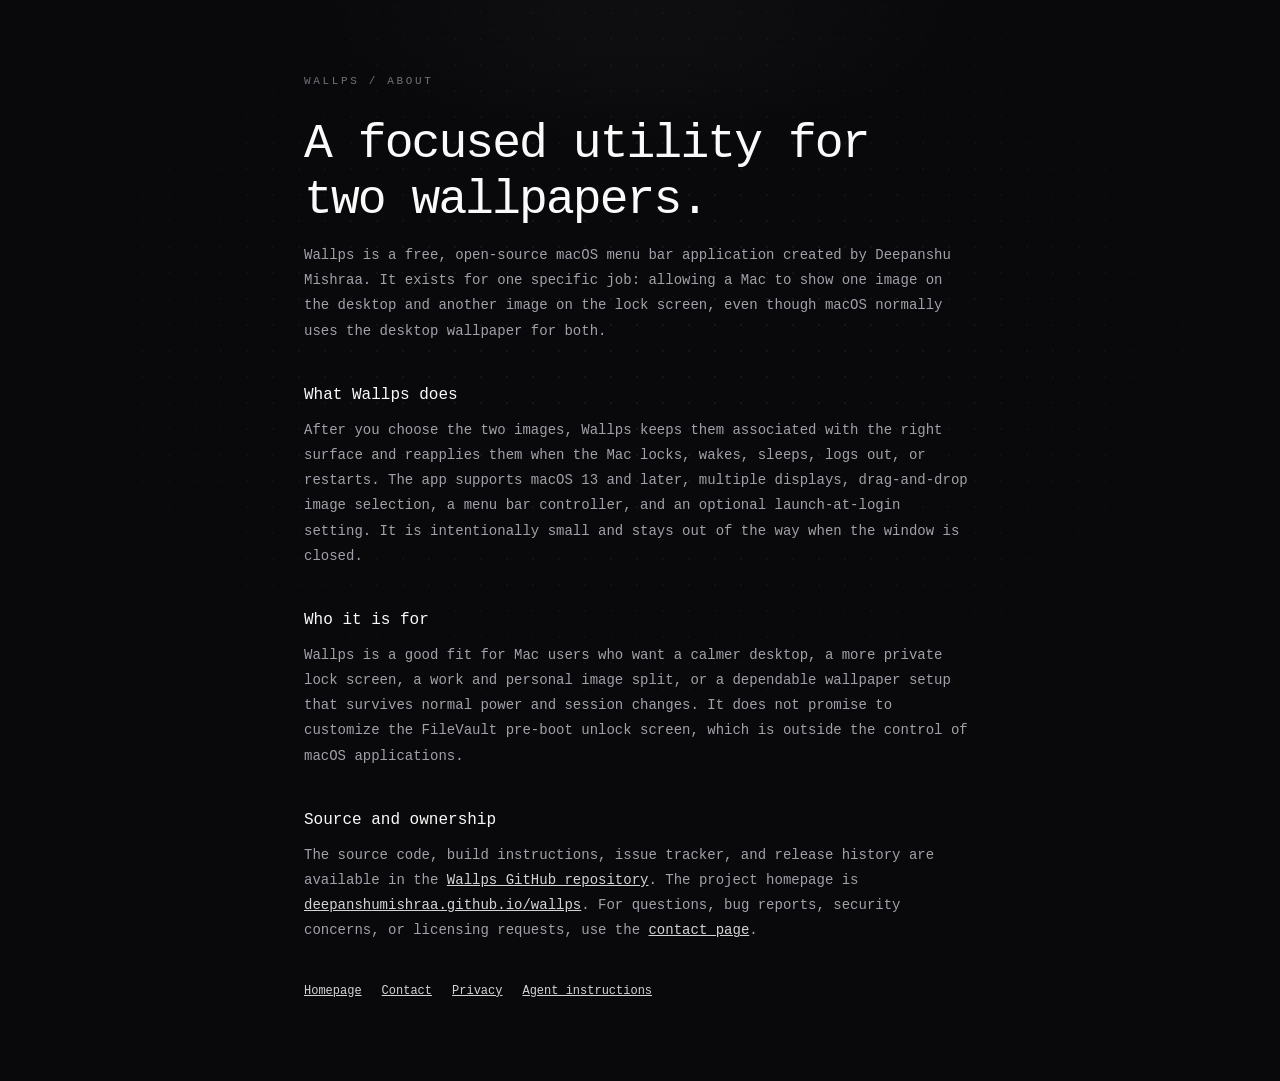
==== docs/about/index.html @ 925fa052 "Improve agent readiness for GitHub Pages" ====
<!doctype html>
<html lang="en">
<head>
  <meta charset="utf-8">
  <meta name="viewport" content="width=device-width, initial-scale=1">
  <title>About Wallps — separate wallpapers for macOS</title>
  <meta name="description" content="About Wallps, a free and open-source macOS app for separate desktop and lock screen wallpapers.">
  <link rel="canonical" href="https://deepanshumishraa.github.io/wallps/about/">
  <link rel="stylesheet" href="../site.css">
</head>
<body>
  <main class="page">
    <p class="eyebrow">WALLPS / ABOUT</p>
    <h1>A focused utility for two wallpapers.</h1>
    <p>Wallps is a free, open-source macOS menu bar application created by Deepanshu Mishraa. It exists for one specific job: allowing a Mac to show one image on the desktop and another image on the lock screen, even though macOS normally uses the desktop wallpaper for both.</p>
    <h2>What Wallps does</h2>
    <p>After you choose the two images, Wallps keeps them associated with the right surface and reapplies them when the Mac locks, wakes, sleeps, logs out, or restarts. The app supports macOS 13 and later, multiple displays, drag-and-drop image selection, a menu bar controller, and an optional launch-at-login setting. It is intentionally small and stays out of the way when the window is closed.</p>
    <h2>Who it is for</h2>
    <p>Wallps is a good fit for Mac users who want a calmer desktop, a more private lock screen, a work and personal image split, or a dependable wallpaper setup that survives normal power and session changes. It does not promise to customize the FileVault pre-boot unlock screen, which is outside the control of macOS applications.</p>
    <h2>Source and ownership</h2>
    <p>The source code, build instructions, issue tracker, and release history are available in the <a href="https://github.com/DeepanshuMishraa/wallps">Wallps GitHub repository</a>. The project homepage is <a href="../">deepanshumishraa.github.io/wallps</a>. For questions, bug reports, security concerns, or licensing requests, use the <a href="../contact/">contact page</a>.</p>
    <nav class="page-links" aria-label="Site navigation">
      <a href="../">Homepage</a>
      <a href="../contact/">Contact</a>
      <a href="../privacy/">Privacy</a>
      <a href="../llms.txt">Agent instructions</a>
    </nav>
  </main>
</body>
</html>
---- docs/site.css ----
:root { color-scheme: dark; }
* { box-sizing: border-box; }
html, body { min-height: 100%; }
body {
  margin: 0;
  background: #09090b;
  color: #fafafa;
  font-family: "Geist Mono", ui-monospace, SFMono-Regular, Menlo, monospace;
  -webkit-font-smoothing: antialiased;
}
body::before {
  content: "";
  position: fixed;
  inset: 0;
  pointer-events: none;
  background: radial-gradient(640px 320px at 50% -8%, rgba(255,255,255,.09), transparent 70%), radial-gradient(circle at center, rgba(255,255,255,.05) 1px, transparent 1px);
  background-size: auto, 26px 26px;
  mask-image: radial-gradient(720px 480px at 50% 38%, black 30%, transparent 100%);
  -webkit-mask-image: radial-gradient(720px 480px at 50% 38%, black 30%, transparent 100%);
}
.page {
  position: relative;
  max-width: 720px;
  margin: 0 auto;
  padding: 72px 24px 80px;
}
.eyebrow { margin: 0 0 24px; color: #71717a; font-size: 11px; letter-spacing: .24em; }
h1 { margin: 0; font-size: clamp(29px, 5vw, 48px); font-weight: 500; letter-spacing: -.04em; line-height: 1.18; }
h2 { margin: 42px 0 12px; font-size: 16px; font-weight: 500; }
p, li { color: #a1a1aa; font-size: 14px; line-height: 1.8; }
li + li { margin-top: 8px; }
a { color: #d4d4d8; }
a:hover { color: #fff; }
.page-links { display: flex; flex-wrap: wrap; gap: 10px 20px; margin-top: 40px; font-size: 12px; }
pre {
  overflow-x: auto;
  margin: 0;
  padding: 20px;
  border: 1px solid #27272a;
  border-radius: 10px;
  color: #d4d4d8;
  font: 13px/1.8 "Geist Mono", ui-monospace, monospace;
  white-space: pre-wrap;
}
@media (prefers-reduced-motion: reduce) { * { scroll-behavior: auto !important; } }
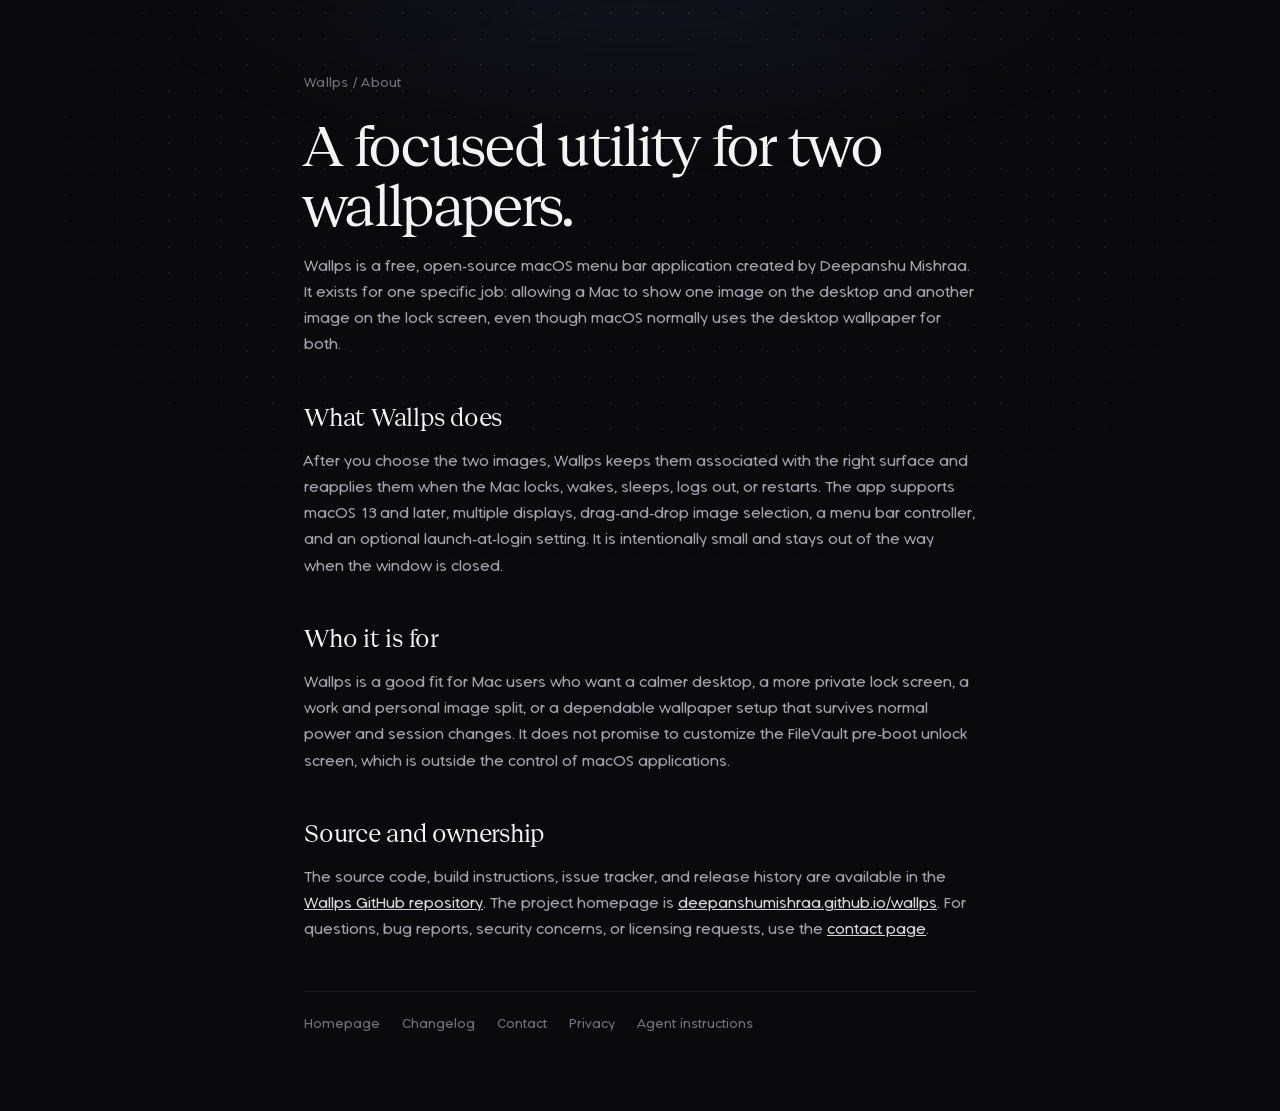
==== commit b3a31b71: "release: publish Wallps 1.1.0 - Bump version to 1.1.0 (build 8); ship a universal (arm64 + x86_64)  " ====
--- a/docs/about/index.html
+++ b/docs/about/index.html
@@ -3,14 +3,14 @@
 <head>
   <meta charset="utf-8">
   <meta name="viewport" content="width=device-width, initial-scale=1">
-  <title>About Wallps — separate wallpapers for macOS</title>
+  <title>About Wallps · Separate wallpapers for macOS</title>
   <meta name="description" content="About Wallps, a free and open-source macOS app for separate desktop and lock screen wallpapers.">
   <link rel="canonical" href="https://deepanshumishraa.github.io/wallps/about/">
   <link rel="stylesheet" href="../site.css">
 </head>
 <body>
   <main class="page">
-    <p class="eyebrow">WALLPS / ABOUT</p>
+    <p class="eyebrow"><a href="../">Wallps</a> / About</p>
     <h1>A focused utility for two wallpapers.</h1>
     <p>Wallps is a free, open-source macOS menu bar application created by Deepanshu Mishraa. It exists for one specific job: allowing a Mac to show one image on the desktop and another image on the lock screen, even though macOS normally uses the desktop wallpaper for both.</p>
     <h2>What Wallps does</h2>
@@ -21,6 +21,7 @@
     <p>The source code, build instructions, issue tracker, and release history are available in the <a href="https://github.com/DeepanshuMishraa/wallps">Wallps GitHub repository</a>. The project homepage is <a href="../">deepanshumishraa.github.io/wallps</a>. For questions, bug reports, security concerns, or licensing requests, use the <a href="../contact/">contact page</a>.</p>
     <nav class="page-links" aria-label="Site navigation">
       <a href="../">Homepage</a>
+      <a href="../changelog/">Changelog</a>
       <a href="../contact/">Contact</a>
       <a href="../privacy/">Privacy</a>
       <a href="../llms.txt">Agent instructions</a>
--- a/docs/site.css
+++ b/docs/site.css
@@ -1,11 +1,26 @@
-:root { color-scheme: dark; }
+@font-face { font-family: "Geist Serif"; src: url("fonts/GeistSerif.woff2") format("woff2"); font-display: swap; }
+@font-face { font-family: "Cove"; src: url("fonts/Cove.woff2") format("woff2"); font-weight: 100 900; font-display: swap; }
+
+:root {
+  color-scheme: dark;
+  --bg: #0a0a0c;
+  --line: rgba(255, 255, 255, 0.08);
+  --line-strong: rgba(255, 255, 255, 0.16);
+  --ink: #f4f4f5;
+  --ink-2: #a1a1aa;
+  --ink-3: #71717a;
+  --blue: #4f8cff;
+  --serif: "Geist Serif", "New York", ui-serif, Georgia, serif;
+  --sans: "Cove", -apple-system, BlinkMacSystemFont, "SF Pro Text", system-ui, sans-serif;
+}
 * { box-sizing: border-box; }
 html, body { min-height: 100%; }
 body {
   margin: 0;
-  background: #09090b;
-  color: #fafafa;
-  font-family: "Geist Mono", ui-monospace, SFMono-Regular, Menlo, monospace;
+  background: var(--bg);
+  color: var(--ink);
+  font-family: var(--sans);
+  font-weight: 450;
   -webkit-font-smoothing: antialiased;
 }
 body::before {
@@ -13,25 +28,31 @@
   position: fixed;
   inset: 0;
   pointer-events: none;
-  background: radial-gradient(640px 320px at 50% -8%, rgba(255,255,255,.09), transparent 70%), radial-gradient(circle at center, rgba(255,255,255,.05) 1px, transparent 1px);
+  background: radial-gradient(800px 360px at 50% -8%, rgba(120,140,255,.09), transparent 70%), radial-gradient(circle at center, rgba(255,255,255,.045) 1px, transparent 1px);
   background-size: auto, 26px 26px;
-  mask-image: radial-gradient(720px 480px at 50% 38%, black 30%, transparent 100%);
-  -webkit-mask-image: radial-gradient(720px 480px at 50% 38%, black 30%, transparent 100%);
+  mask-image: radial-gradient(760px 520px at 50% 20%, black 30%, transparent 100%);
+  -webkit-mask-image: radial-gradient(760px 520px at 50% 20%, black 30%, transparent 100%);
 }
+::selection { background: rgba(255, 255, 255, 0.18); }
 .page {
   position: relative;
   max-width: 720px;
   margin: 0 auto;
   padding: 72px 24px 80px;
 }
-.eyebrow { margin: 0 0 24px; color: #71717a; font-size: 11px; letter-spacing: .24em; }
-h1 { margin: 0; font-size: clamp(29px, 5vw, 48px); font-weight: 500; letter-spacing: -.04em; line-height: 1.18; }
-h2 { margin: 42px 0 12px; font-size: 16px; font-weight: 500; }
-p, li { color: #a1a1aa; font-size: 14px; line-height: 1.8; }
+.eyebrow { margin: 0 0 22px; color: var(--ink-3); font-size: 13px; letter-spacing: .02em; }
+.eyebrow a { color: inherit; text-decoration: none; }
+.eyebrow a:hover { color: var(--ink); }
+h1 { margin: 0; font-family: var(--serif); font-size: clamp(34px, 6vw, 56px); font-weight: 400; letter-spacing: -.03em; line-height: 1.08; }
+h2 { margin: 44px 0 12px; font-family: var(--serif); font-size: 24px; font-weight: 400; letter-spacing: -.01em; }
+h3 { margin: 0; font-size: 15px; font-weight: 650; }
+p, li { color: var(--ink-2); font-size: 15px; line-height: 1.75; }
 li + li { margin-top: 8px; }
 a { color: #d4d4d8; }
 a:hover { color: #fff; }
-.page-links { display: flex; flex-wrap: wrap; gap: 10px 20px; margin-top: 40px; font-size: 12px; }
+.page-links { display: flex; flex-wrap: wrap; gap: 10px 22px; margin-top: 48px; padding-top: 24px; border-top: 1px solid var(--line); font-size: 13px; }
+.page-links a { color: var(--ink-3); text-decoration: none; }
+.page-links a:hover { color: var(--ink); }
 pre {
   overflow-x: auto;
   margin: 0;
@@ -39,7 +60,28 @@
   border: 1px solid #27272a;
   border-radius: 10px;
   color: #d4d4d8;
-  font: 13px/1.8 "Geist Mono", ui-monospace, monospace;
+  font: 13px/1.8 ui-monospace, SFMono-Regular, Menlo, monospace;
   white-space: pre-wrap;
 }
+
+/* Changelog */
+.releases { margin-top: 48px; }
+.release { display: grid; grid-template-columns: 150px 1fr; gap: 24px; padding: 34px 0; border-top: 1px solid var(--line); }
+.release-meta { padding-top: 4px; }
+.version { font-family: var(--serif); font-size: 26px; line-height: 1; color: var(--ink); }
+.date { display: block; margin-top: 8px; font-size: 13px; color: var(--ink-3); }
+.tag { display: inline-block; margin-top: 10px; padding: 2px 9px; border-radius: 999px; font-size: 11px; font-weight: 650; background: var(--ink); color: var(--bg); }
+.release h2 { margin: 0 0 4px; font-size: 22px; }
+.release p.summary { margin: 0 0 14px; }
+.release h3 { margin: 18px 0 6px; color: var(--ink-3); font-size: 12px; letter-spacing: .06em; text-transform: uppercase; }
+.release ul { margin: 0; padding-left: 18px; }
+.release li { font-size: 14.5px; line-height: 1.6; }
+.release li + li { margin-top: 6px; }
+.release li::marker { color: var(--ink-3); }
+.release .download { display: inline-block; margin-top: 16px; font-size: 13px; color: var(--ink); text-decoration: none; border-bottom: 1px solid var(--line-strong); padding-bottom: 1px; }
+.release .download:hover { border-color: var(--ink); }
+
+@media (max-width: 600px) {
+  .release { grid-template-columns: 1fr; gap: 12px; }
+}
 @media (prefers-reduced-motion: reduce) { * { scroll-behavior: auto !important; } }
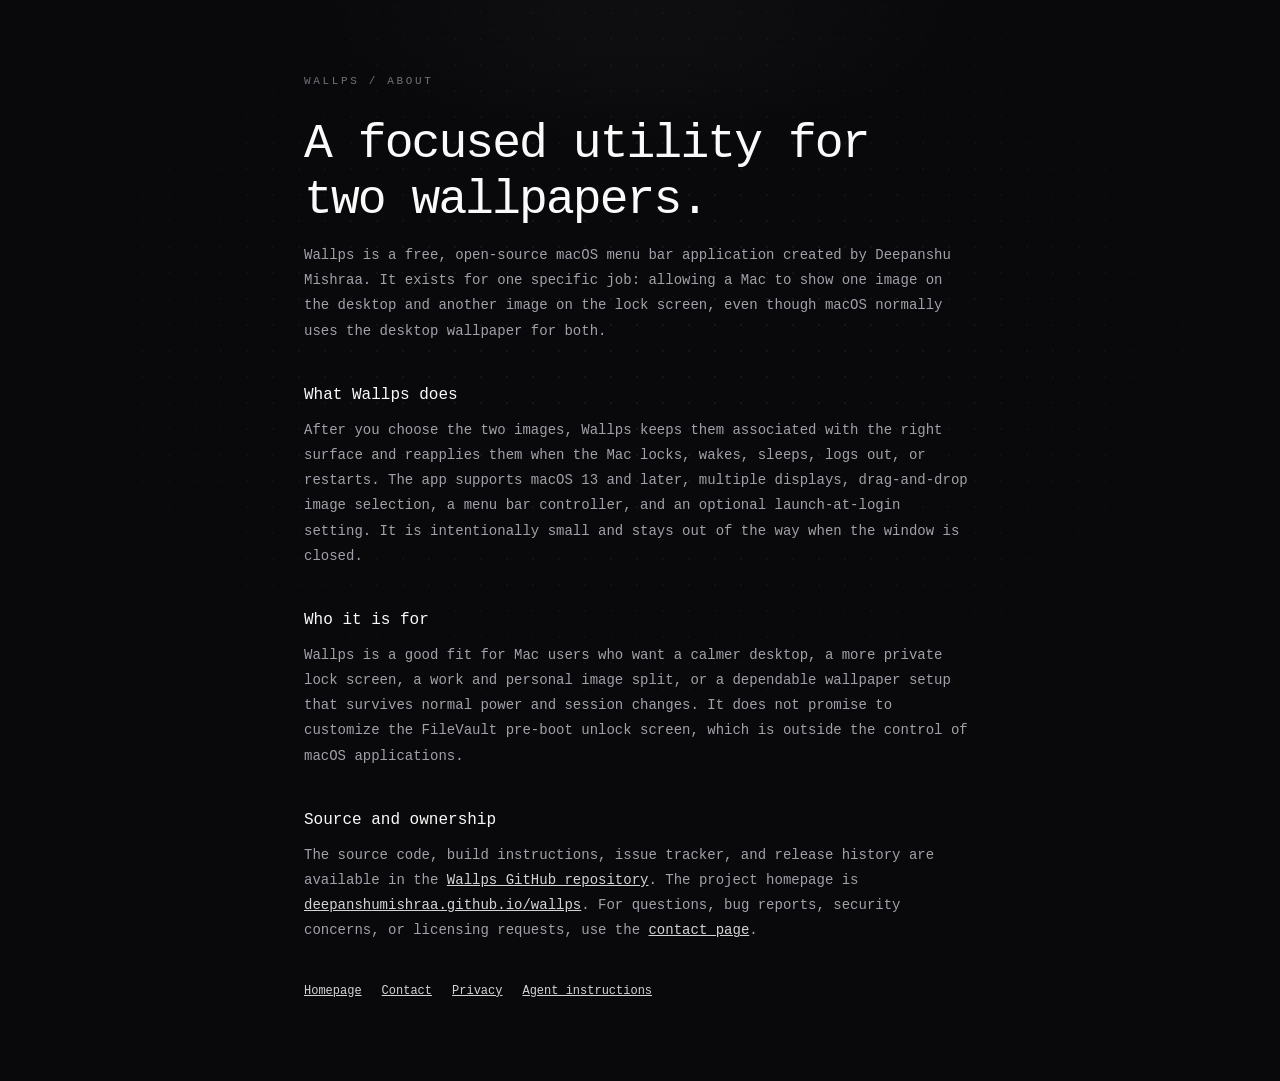
==== commit 994a0a42: "revert: restore original landing page design Bring back the previous homepage, shared styles and pag" ====
--- a/docs/about/index.html
+++ b/docs/about/index.html
@@ -3,14 +3,14 @@
 <head>
   <meta charset="utf-8">
   <meta name="viewport" content="width=device-width, initial-scale=1">
-  <title>About Wallps · Separate wallpapers for macOS</title>
+  <title>About Wallps — separate wallpapers for macOS</title>
   <meta name="description" content="About Wallps, a free and open-source macOS app for separate desktop and lock screen wallpapers.">
   <link rel="canonical" href="https://deepanshumishraa.github.io/wallps/about/">
   <link rel="stylesheet" href="../site.css">
 </head>
 <body>
   <main class="page">
-    <p class="eyebrow"><a href="../">Wallps</a> / About</p>
+    <p class="eyebrow">WALLPS / ABOUT</p>
     <h1>A focused utility for two wallpapers.</h1>
     <p>Wallps is a free, open-source macOS menu bar application created by Deepanshu Mishraa. It exists for one specific job: allowing a Mac to show one image on the desktop and another image on the lock screen, even though macOS normally uses the desktop wallpaper for both.</p>
     <h2>What Wallps does</h2>
@@ -21,7 +21,6 @@
     <p>The source code, build instructions, issue tracker, and release history are available in the <a href="https://github.com/DeepanshuMishraa/wallps">Wallps GitHub repository</a>. The project homepage is <a href="../">deepanshumishraa.github.io/wallps</a>. For questions, bug reports, security concerns, or licensing requests, use the <a href="../contact/">contact page</a>.</p>
     <nav class="page-links" aria-label="Site navigation">
       <a href="../">Homepage</a>
-      <a href="../changelog/">Changelog</a>
       <a href="../contact/">Contact</a>
       <a href="../privacy/">Privacy</a>
       <a href="../llms.txt">Agent instructions</a>
--- a/docs/site.css
+++ b/docs/site.css
@@ -1,26 +1,11 @@
-@font-face { font-family: "Geist Serif"; src: url("fonts/GeistSerif.woff2") format("woff2"); font-display: swap; }
-@font-face { font-family: "Cove"; src: url("fonts/Cove.woff2") format("woff2"); font-weight: 100 900; font-display: swap; }
-
-:root {
-  color-scheme: dark;
-  --bg: #0a0a0c;
-  --line: rgba(255, 255, 255, 0.08);
-  --line-strong: rgba(255, 255, 255, 0.16);
-  --ink: #f4f4f5;
-  --ink-2: #a1a1aa;
-  --ink-3: #71717a;
-  --blue: #4f8cff;
-  --serif: "Geist Serif", "New York", ui-serif, Georgia, serif;
-  --sans: "Cove", -apple-system, BlinkMacSystemFont, "SF Pro Text", system-ui, sans-serif;
-}
+:root { color-scheme: dark; }
 * { box-sizing: border-box; }
 html, body { min-height: 100%; }
 body {
   margin: 0;
-  background: var(--bg);
-  color: var(--ink);
-  font-family: var(--sans);
-  font-weight: 450;
+  background: #09090b;
+  color: #fafafa;
+  font-family: "Geist Mono", ui-monospace, SFMono-Regular, Menlo, monospace;
   -webkit-font-smoothing: antialiased;
 }
 body::before {
@@ -28,31 +13,25 @@
   position: fixed;
   inset: 0;
   pointer-events: none;
-  background: radial-gradient(800px 360px at 50% -8%, rgba(120,140,255,.09), transparent 70%), radial-gradient(circle at center, rgba(255,255,255,.045) 1px, transparent 1px);
+  background: radial-gradient(640px 320px at 50% -8%, rgba(255,255,255,.09), transparent 70%), radial-gradient(circle at center, rgba(255,255,255,.05) 1px, transparent 1px);
   background-size: auto, 26px 26px;
-  mask-image: radial-gradient(760px 520px at 50% 20%, black 30%, transparent 100%);
-  -webkit-mask-image: radial-gradient(760px 520px at 50% 20%, black 30%, transparent 100%);
+  mask-image: radial-gradient(720px 480px at 50% 38%, black 30%, transparent 100%);
+  -webkit-mask-image: radial-gradient(720px 480px at 50% 38%, black 30%, transparent 100%);
 }
-::selection { background: rgba(255, 255, 255, 0.18); }
 .page {
   position: relative;
   max-width: 720px;
   margin: 0 auto;
   padding: 72px 24px 80px;
 }
-.eyebrow { margin: 0 0 22px; color: var(--ink-3); font-size: 13px; letter-spacing: .02em; }
-.eyebrow a { color: inherit; text-decoration: none; }
-.eyebrow a:hover { color: var(--ink); }
-h1 { margin: 0; font-family: var(--serif); font-size: clamp(34px, 6vw, 56px); font-weight: 400; letter-spacing: -.03em; line-height: 1.08; }
-h2 { margin: 44px 0 12px; font-family: var(--serif); font-size: 24px; font-weight: 400; letter-spacing: -.01em; }
-h3 { margin: 0; font-size: 15px; font-weight: 650; }
-p, li { color: var(--ink-2); font-size: 15px; line-height: 1.75; }
+.eyebrow { margin: 0 0 24px; color: #71717a; font-size: 11px; letter-spacing: .24em; }
+h1 { margin: 0; font-size: clamp(29px, 5vw, 48px); font-weight: 500; letter-spacing: -.04em; line-height: 1.18; }
+h2 { margin: 42px 0 12px; font-size: 16px; font-weight: 500; }
+p, li { color: #a1a1aa; font-size: 14px; line-height: 1.8; }
 li + li { margin-top: 8px; }
 a { color: #d4d4d8; }
 a:hover { color: #fff; }
-.page-links { display: flex; flex-wrap: wrap; gap: 10px 22px; margin-top: 48px; padding-top: 24px; border-top: 1px solid var(--line); font-size: 13px; }
-.page-links a { color: var(--ink-3); text-decoration: none; }
-.page-links a:hover { color: var(--ink); }
+.page-links { display: flex; flex-wrap: wrap; gap: 10px 20px; margin-top: 40px; font-size: 12px; }
 pre {
   overflow-x: auto;
   margin: 0;
@@ -60,28 +39,7 @@
   border: 1px solid #27272a;
   border-radius: 10px;
   color: #d4d4d8;
-  font: 13px/1.8 ui-monospace, SFMono-Regular, Menlo, monospace;
+  font: 13px/1.8 "Geist Mono", ui-monospace, monospace;
   white-space: pre-wrap;
 }
-
-/* Changelog */
-.releases { margin-top: 48px; }
-.release { display: grid; grid-template-columns: 150px 1fr; gap: 24px; padding: 34px 0; border-top: 1px solid var(--line); }
-.release-meta { padding-top: 4px; }
-.version { font-family: var(--serif); font-size: 26px; line-height: 1; color: var(--ink); }
-.date { display: block; margin-top: 8px; font-size: 13px; color: var(--ink-3); }
-.tag { display: inline-block; margin-top: 10px; padding: 2px 9px; border-radius: 999px; font-size: 11px; font-weight: 650; background: var(--ink); color: var(--bg); }
-.release h2 { margin: 0 0 4px; font-size: 22px; }
-.release p.summary { margin: 0 0 14px; }
-.release h3 { margin: 18px 0 6px; color: var(--ink-3); font-size: 12px; letter-spacing: .06em; text-transform: uppercase; }
-.release ul { margin: 0; padding-left: 18px; }
-.release li { font-size: 14.5px; line-height: 1.6; }
-.release li + li { margin-top: 6px; }
-.release li::marker { color: var(--ink-3); }
-.release .download { display: inline-block; margin-top: 16px; font-size: 13px; color: var(--ink); text-decoration: none; border-bottom: 1px solid var(--line-strong); padding-bottom: 1px; }
-.release .download:hover { border-color: var(--ink); }
-
-@media (max-width: 600px) {
-  .release { grid-template-columns: 1fr; gap: 12px; }
-}
 @media (prefers-reduced-motion: reduce) { * { scroll-behavior: auto !important; } }
